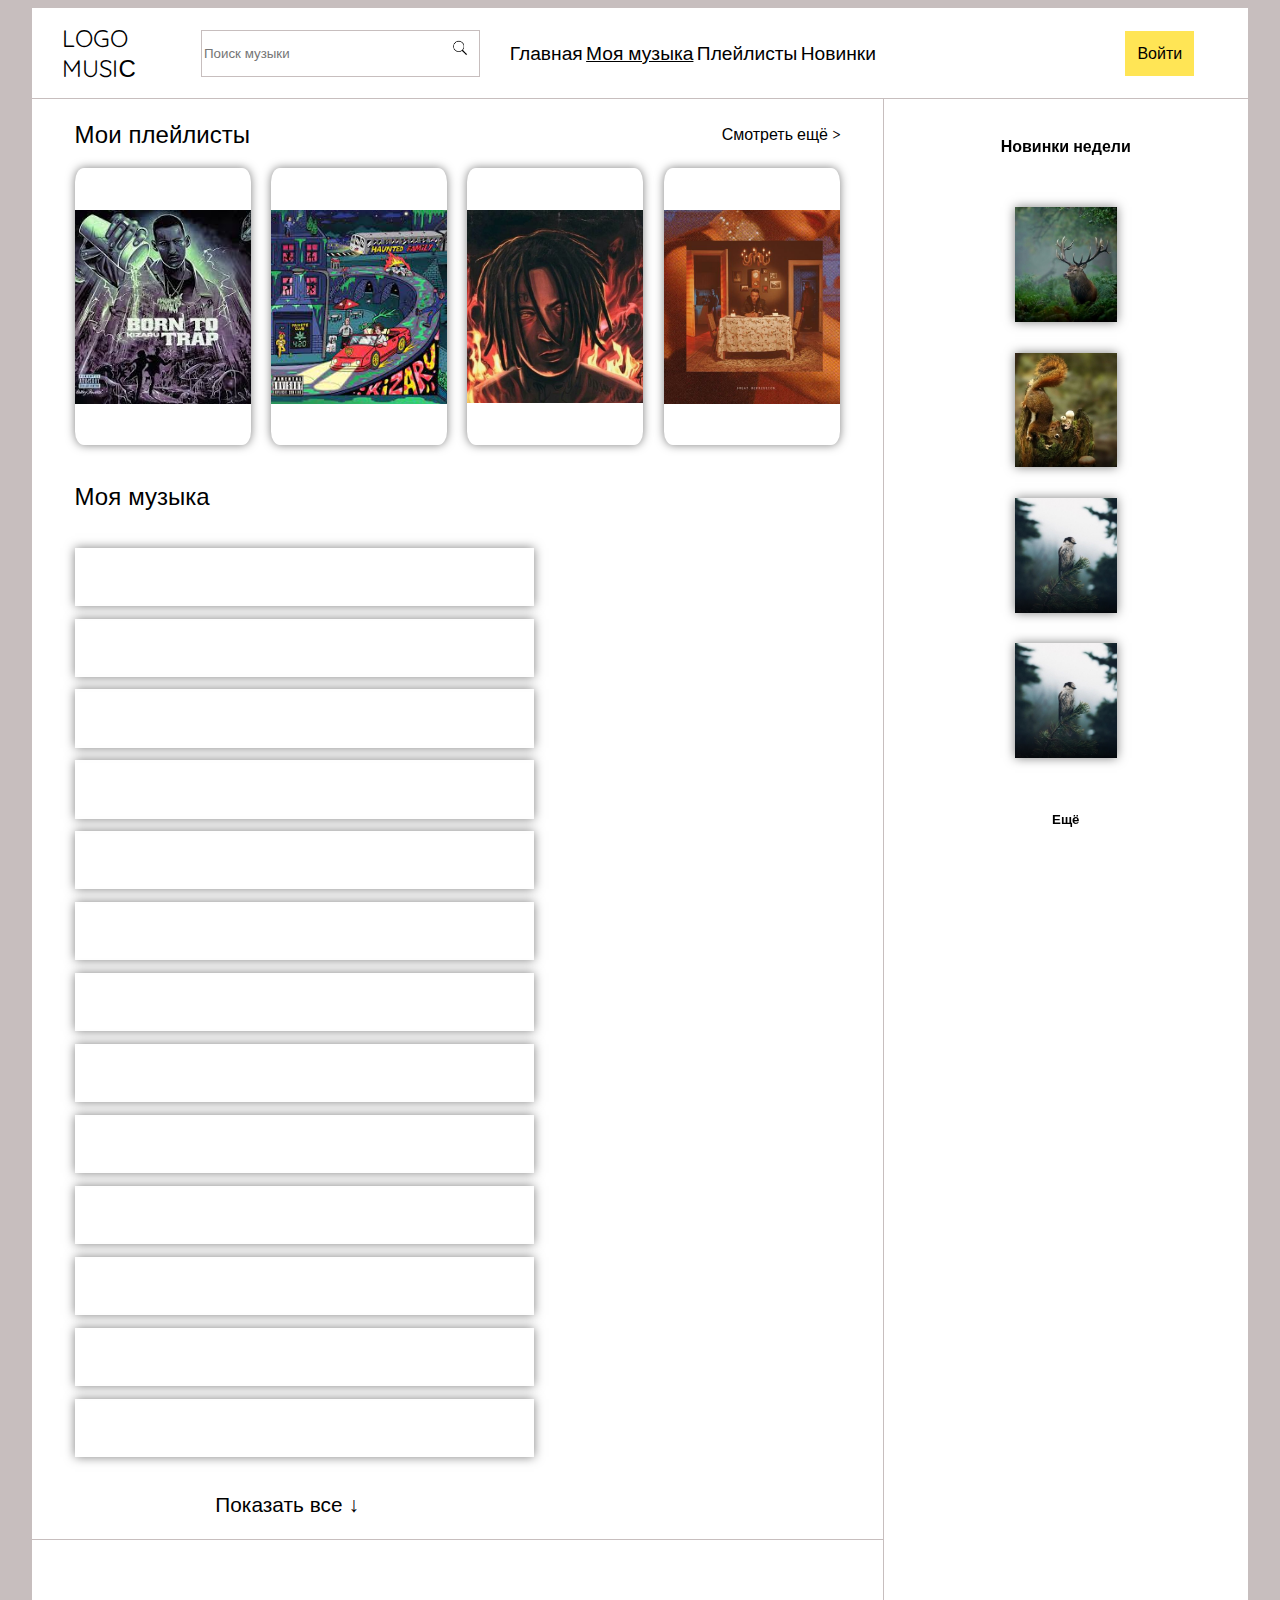
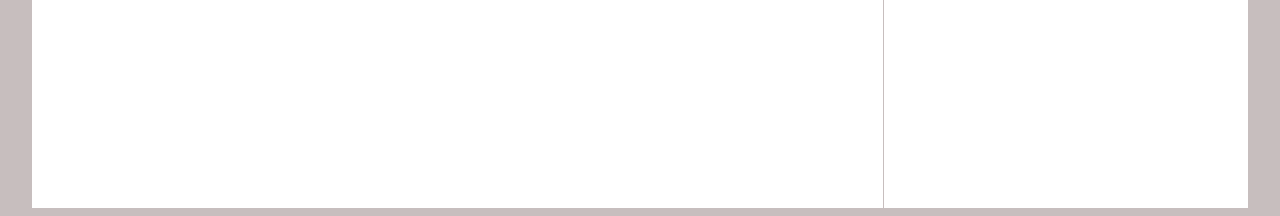
==== pages/mymusik/main.html @ 65c57a17 "add:3 file" ====
<!DOCTYPE html>
<html lang="en">

<head>
	<meta charset="UTF-8" />
	<meta name="viewport" content="width=device-width, initial-scale=1.0" />
	<link href="https://fonts.googleapis.com/css2?family=Quicksand:wght@600&display=swap" rel="stylesheet">

	<link rel="stylesheet" href="main.css" />
	<title>Kursovaya</title>
</head>

<body>
	<div class="mainDiv">
		<header class="header">
			<div class="mainHeader">
				<div class="navHeader">
					<div class="logo">LOGO MUSIС</div>
					<div class="search">
						<input class="inpHeader" placeholder="Поиск музыки">
						<button class="buttonHeader"></button>
					</div>
					<div class="navigation">
						<a href="../main/main.html">Главная</a>
						<span class="underline">Моя музыка</span>
						<a href="../playlists/main.html">Плейлисты</a>
						<a href="../new/new.html" class="spanHeader">Новинки</a>
					</div>
				</div>
				<div class="userHeader">
					<div class="smileHeader"></div>
					<a href="../input/index.html" class=" inputHeader">Войти</a>
				</div>
			</div>
		</header>
		<main>
			<div class="userMain">

				<div class="youPlaylist">
					<div class="youPlaylistText">
						<span class="text1">Мои плейлисты</span>
						<span class="text2">Смотреть ещё ></span>
					</div>
					<div class="youPlaylistContent">
						<div class="youPlaylistContent1 bg1"></div>
						<div class="youPlaylistContent1 bg2"></div>
						<div class="youPlaylistContent1 bg3"></div>
						<div class="youPlaylistContent1 bg4"></div>
					</div>
				</div>
				<div class="youMusik">
					<div class="youMusikText">
						<span class="text3">Моя музыка</span>
					</div>
					<div class="youMusikContent">
						<div></div>
						<div></div>
						<div></div>
						<div></div>
						<div></div>
						<div></div>
						<div></div>
						<div></div>
						<div></div>
						<div></div>
						<div></div>
						<div></div>
						<div></div>
						<div></div>
					</div>
				</div>
				<div class="textMore">Показать все &#8595</div>
			</div>
			<div class="newsMain">
				<div class="news">
					<h4>Новинки недели</h4>
					<div class="new1"></div>
					<div class="new2"></div>
					<div class="new3"></div>
					<div class="new4"></div>
					<h5>Ещё</h5>
				</div>
			</div>


		</main>

		<footer>

		</footer>







		<script src="main.js"></script>
	</div>
</body>

</html>
---- pages/mymusik/main.css ----
body{
	 display: flex;
	 justify-content: center;
	 background: rgb(199, 190, 190);
 }
.mainDiv {
  font-family: 'Quicksand', sans-serif;
  display: block;
  width: 95vw;
  height: 200vh;
  background-size: 100%;
  background: white;
}

.header{
	display: flex;
	justify-content: center;
	width: 100%;
	height: 5%;
	border-width: 0px 0px 1px 0px;
	border-color: rgb(199, 190, 190);;
	border-style:solid;
}
.mainHeader{
	height: 100%;
	width: 95%;
	display: flex;
	align-items: center;
	justify-content: space-between;
} 
.navHeader{
	display: flex;
	align-items: center;
	width: 80%;
	height: 100%;
}
.userHeader{
	height: 100%;
	width: 20%;
	display: flex;
	justify-content: space-around;
	align-items: center;
}
.logo{
	display: flex;
	align-items: center;
	font-size: 150%;
	height: 100%;
	width: 15%;
}
.search{
	display: flex;
	align-items: center;
	height: 50%;
	width: 30%;
	border-width: 1px 1px 1px 1px;
	border-color: rgb(199, 190, 190);;
	border-style:solid;
}

.smileHeader{
	width: 30%;
	height: 100%;
}
.buttonHeader{
	background: rgb(255, 255, 255);
	border: none;
	height: 60%;
	width: 10%;
	outline: none;
	background-image: url(../../assets/images/search.png);
	background-size: 60%;
	background-repeat: no-repeat;
}
.navigation{
	display: flex;
	justify-content: space-around;
	align-items: center;
	height: 100%;
	width: 40%;
	margin-left: 3%;
	font-size: 120%;
}
.inpHeader{
	border: none;
	width: 90%;
	outline: none;
}
.inputHeader{
	height: 50%;
	width: 30%;
	background: rgb(255, 229, 85);
	border: none;
	outline: none;
	display: flex;
	align-items: center;
	justify-content: center;
}
a{
	text-decoration: none;
	color: black;
}
.underline{
	text-decoration: underline;
}
main{
	display: flex;
	width: 100%;
	height: 80%;
	
}
.userMain{
	display: flex;
	flex-direction: column;
	align-items: center;
	width: 70%;
	height: 100%;
	border-width: 0px 1px 0px 0px;
	border-color: rgb(199, 190, 190);
	border-style:solid;
}
.newsMain{
	display: flex;
	justify-content: center;
	height: 100%;
	width: 30%;
	
}
.news{
	display: flex;
	flex-direction: column;
	align-items: center;
	justify-content: space-around;
	position: fixed;
	width: 20%;
	height: 85%;
}
.new1{
	width: 40%;
	height: 15%;
	background-size: 100%;
	background-repeat: no-repeat;
	background-image: url(../../assets/images/Rectangle.jpg);
	box-shadow: 0 0 10px rgba(0,0,0,0.5);
}
.new2{
	width: 40%;
	height: 15%;
	background-size: 100%;
	background-repeat: no-repeat;
	background-image: url(../../assets/images/Rectangle1.jpg);
	box-shadow: 0 0 10px rgba(0,0,0,0.5);
}
.new3{
	width: 40%;
	height: 15%;
	background-size: 100%;
	background-repeat: no-repeat;
	background-image: url(../../assets/images/Rectangle2.jpg);
	box-shadow: 0 0 10px rgba(0,0,0,0.5);
}
.new4{
	width: 40%;
	height: 15%;
	background-size: 100%;
	background-repeat: no-repeat;
	background-image: url(../../assets/images/Rectangle2.jpg);
	box-shadow: 0 0 10px rgba(0,0,0,0.5);
}
footer{
	width: 70%;
	height: 15%;
	border-width: 1px 1px 0px 0px;
	border-color: rgb(199, 190, 190);
	border-style:solid;
}

.youPlaylist{
	width: 90%;
	height: 25%;
}
.youMusik{
	width: 90%;
	height: 74%;	
}

.youPlaylistText{
	width: 100%;
	height: 20%;
	display: flex;
	justify-content: space-between;
	align-items: center;
}
.youPlaylistContent{
	display: flex;
	justify-content: space-between;
	width: 100%;
	height: 80%;
}
.text1{
	font-size: 150%;
}
.youPlaylistContent1{
	width: 23%;
	height: 100%;
	box-shadow: 0 0 10px rgba(0,0,0,0.5);
	border-radius: 5%;
}
.youMusikText{
	width: 100%;
	height: 10%;
	display: flex;
	justify-content: space-between;
	align-items: center;
}
.text3{
	font-size: 150%;
}
.youMusikContent{
	display: grid;
	grid-template-rows: 1fr 1fr 1fr 1fr 1fr 1fr 1fr 1fr 1fr 1fr 1fr 1fr 1fr;
  	grid-template-columns: 1fr  ;
  	grid-gap: 1vw;
	width: 60%;
	height: 90%;
}
.youMusikContent > div{
	box-shadow: 0 0 10px rgba(0,0,0,0.5);
}
.bg1{
	background-image: url(../../assets/images/kizaru1.jpg);
	background-position: center;
	background-size: 110%;
	background-repeat: no-repeat;
}
.bg1:hover{
	transform: scale(1.05);
}
.bg2:hover{
	transform: scale(1.05);
}
.bg3:hover{
	transform: scale(1.05);
}
.bg4:hover{
	transform: scale(1.05);
}
.bg2{
	background-image: url(../../assets/images/kizaru2.jpg);
	background-position: center;
	background-size: 110%;
	background-repeat: no-repeat;
}
.bg3{
	background-image: url(../../assets/images/kizaru3.jpg);
	background-position: center;
	background-size: 210%;
	background-repeat: no-repeat;
}
.bg4{
	background-image: url(../../assets/images/kizaru4.jpg);
	background-position: center;
	background-size: 110%;
	background-repeat: no-repeat;
}
.textMore{
	display: flex;
	width: 60%;
	height: 5%;
	font-size: 130%;
	justify-content: center;
	align-items: center;
	align-self: flex-start;
}
.new-bg1{
	background: url(../../assets/images/smile1.png);
	background-position: center;
	background-size: 50%;
	border-radius: 50%;
	background-repeat: no-repeat;
}
.new-bg2{
	background: url(../../assets/images/smile2.png);
	background-position: center;
	background-size: 50%;
	border-radius: 50%;
	background-repeat: no-repeat;
}
.new-bg3{
	background: url(../../assets/images/smile3.png);
	background-position: center;
	background-size: 50%;
	border-radius: 50%;
	background-repeat: no-repeat;
}
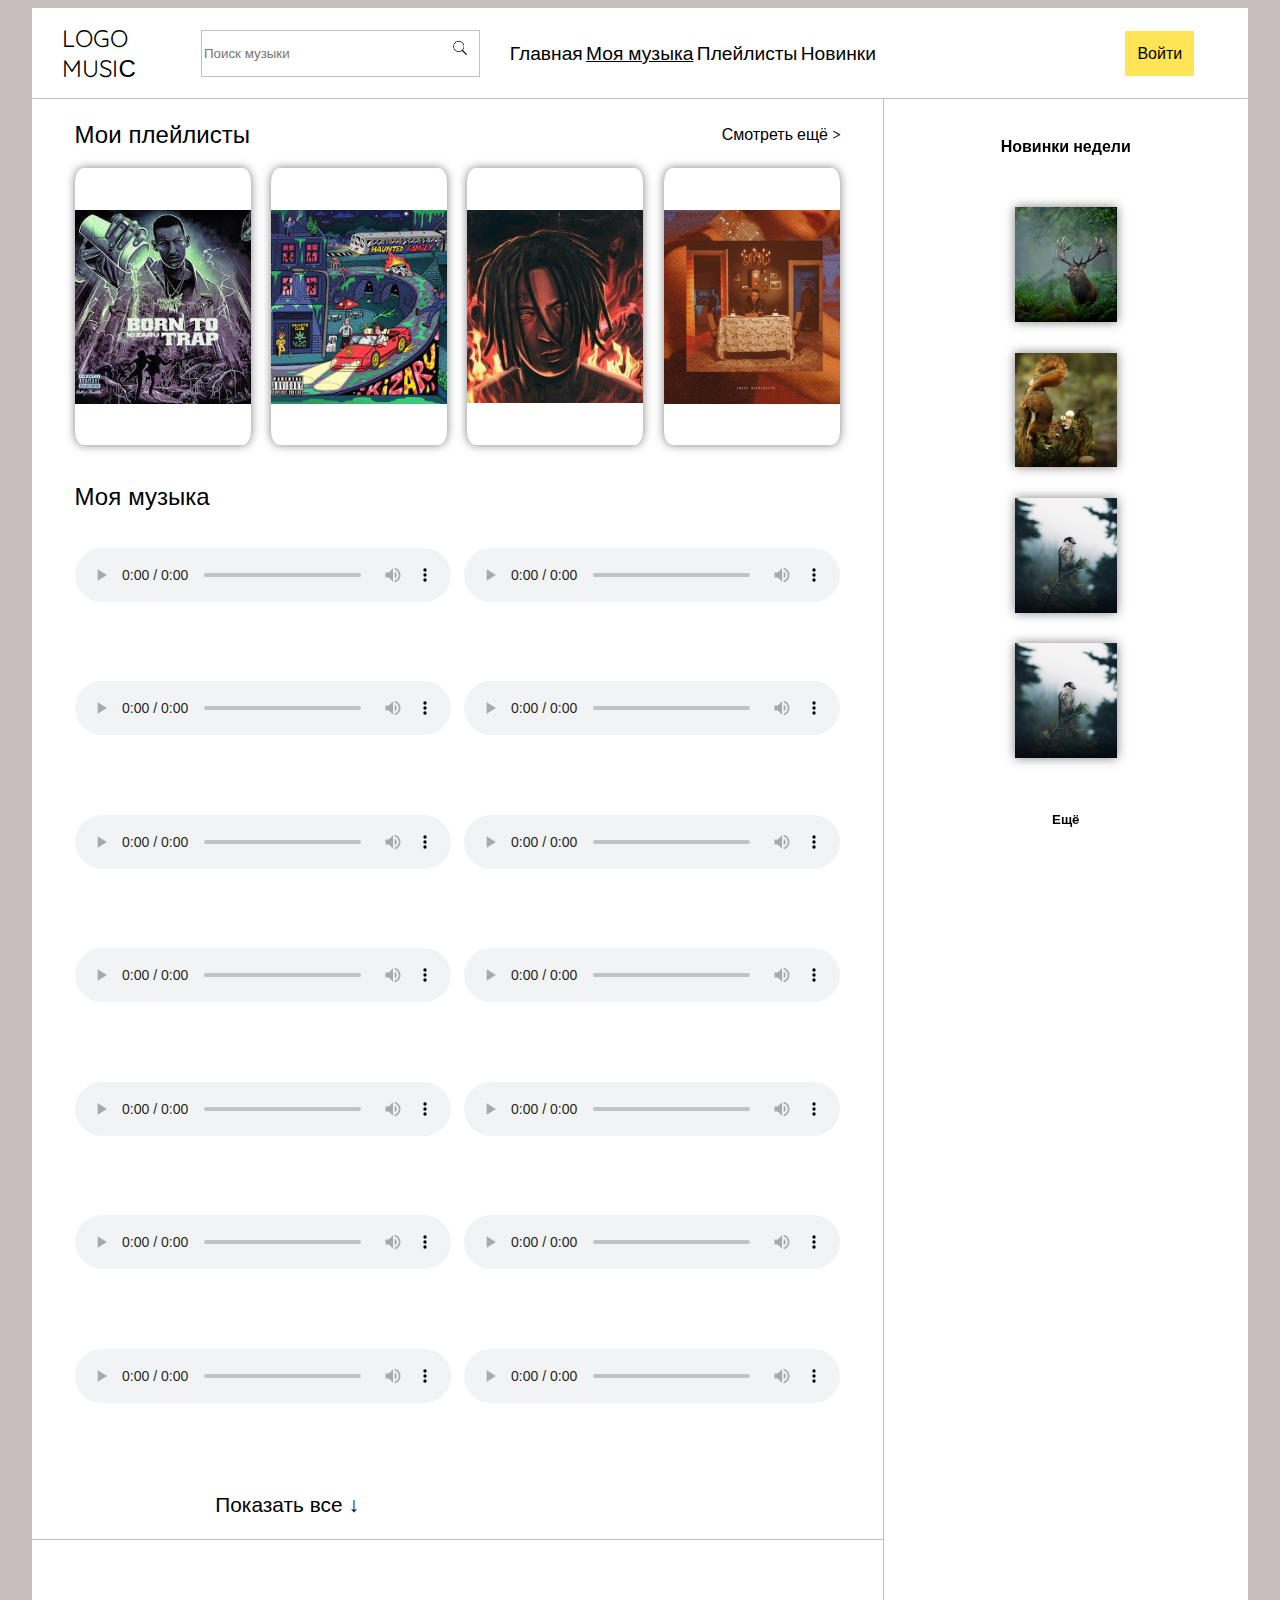
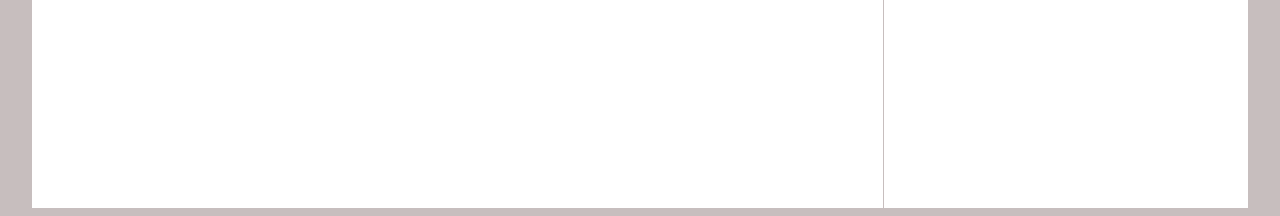
==== commit 9be56459: "sad" ====
--- a/pages/mymusik/main.html
+++ b/pages/mymusik/main.html
@@ -53,20 +53,21 @@
 						<span class="text3">Моя музыка</span>
 					</div>
 					<div class="youMusikContent">
-						<div></div>
-						<div></div>
-						<div></div>
-						<div></div>
-						<div></div>
-						<div></div>
-						<div></div>
-						<div></div>
-						<div></div>
-						<div></div>
-						<div></div>
-						<div></div>
-						<div></div>
-						<div></div>
+						<audio class="musik" controls src=""></audio>
+						<audio class="musik" controls src=""></audio>
+						<audio class="musik" controls src=""></audio>
+						<audio class="musik" controls src=""></audio>
+						<audio class="musik" controls src=""></audio>
+						<audio class="musik" controls src=""></audio>
+						<audio class="musik" controls src=""></audio>
+						<audio class="musik" controls src=""></audio>
+						<audio class="musik" controls src=""></audio>
+						<audio class="musik" controls src=""></audio>
+						<audio class="musik" controls src=""></audio>
+						<audio class="musik" controls src=""></audio>
+						<audio class="musik" controls src=""></audio>
+						<audio class="musik" controls src=""></audio>
+
 					</div>
 				</div>
 				<div class="textMore">Показать все &#8595</div>
--- a/pages/mymusik/main.css
+++ b/pages/mymusik/main.css
@@ -218,15 +218,17 @@
 }
 .youMusikContent{
 	display: grid;
-	grid-template-rows: 1fr 1fr 1fr 1fr 1fr 1fr 1fr 1fr 1fr 1fr 1fr 1fr 1fr;
-  	grid-template-columns: 1fr  ;
+	grid-template-rows: 1fr 1fr 1fr 1fr 1fr 1fr 1fr ;
+  	grid-template-columns: 1fr 1fr ;
   	grid-gap: 1vw;
-	width: 60%;
+	width: 100%;
 	height: 90%;
 }
-.youMusikContent > div{
-	box-shadow: 0 0 10px rgba(0,0,0,0.5);
-}
+.youMusikContent > audio{
+	width: 100%;
+	
+}
+
 .bg1{
 	background-image: url(../../assets/images/kizaru1.jpg);
 	background-position: center;
